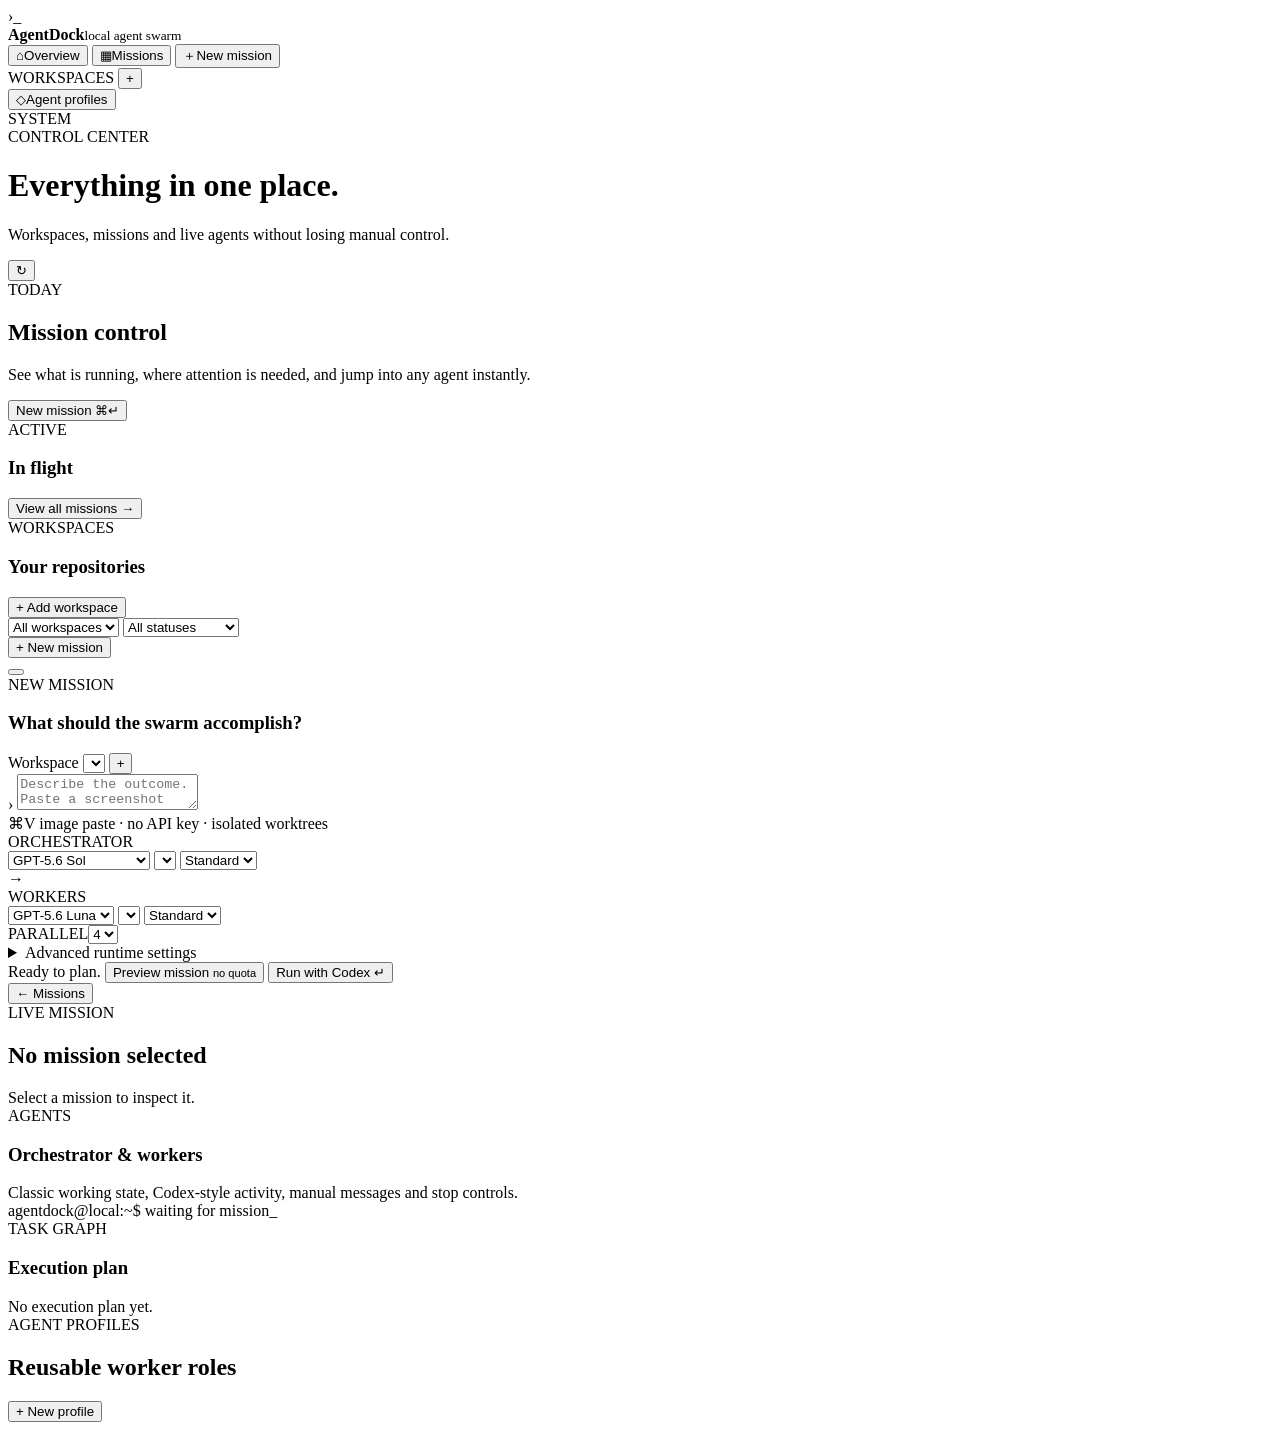
==== static/index.html @ ea9aad3e "Implement disposition-first mission orchestration" ====
<!doctype html>
<html lang="tr">
<head>
  <meta charset="utf-8">
  <meta name="viewport" content="width=device-width,initial-scale=1">
  <title>AgentDock — Mission Control</title>
  <link rel="stylesheet" href="/styles.css">
</head>
<body>
<div class="app-shell">
  <aside class="sidebar">
    <div class="brand">
      <div class="brand-mark">›_</div>
      <div><b>AgentDock</b><small>local agent swarm</small></div>
    </div>

    <nav class="side-nav">
      <button class="nav active" data-view="overview"><span class="nav-icon">⌂</span><span>Overview</span></button>
      <button class="nav" data-view="missions"><span class="nav-icon">▦</span><span>Missions</span></button>
      <button class="nav" data-view="mission"><span class="nav-icon">＋</span><span>New mission</span></button>
    </nav>

    <div class="workspace-nav-head">
      <span>WORKSPACES</span>
      <button id="newWorkspaceSide" class="sidebar-add" title="Add workspace">+</button>
    </div>
    <div id="workspaceTree" class="workspace-tree"></div>

    <div class="sidebar-secondary">
      <button class="nav" data-view="agents"><span class="nav-icon">◇</span><span>Agent profiles</span></button>
    </div>

    <div class="sidebar-bottom">
      <div class="system-label">SYSTEM</div>
      <div id="engineStatus" class="engine-status"></div>
    </div>
  </aside>

  <main class="main">
    <header class="topbar">
      <div class="page-heading">
        <div id="pageEyebrow" class="eyebrow">CONTROL CENTER</div>
        <h1 id="pageTitle">Everything in one place.</h1>
        <p id="pageSubtitle">Workspaces, missions and live agents without losing manual control.</p>
      </div>
      <div class="topbar-tools">
        <div id="quotaStrip" class="quota-strip"></div>
        <button id="refresh" class="icon-button" title="Refresh">↻</button>
      </div>
    </header>

    <!-- Workspace-first landing -->
    <section id="overview" class="view active">
      <div class="overview-hero">
        <div>
          <div class="eyebrow">TODAY</div>
          <h2>Mission control</h2>
          <p>See what is running, where attention is needed, and jump into any agent instantly.</p>
        </div>
        <button id="overviewNewMission" class="primary large">New mission <span>⌘↵</span></button>
      </div>

      <div class="summary-grid" id="overviewSummary"></div>

      <section class="surface overview-section">
        <div class="surface-head">
          <div><span class="eyebrow">ACTIVE</span><h3>In flight</h3></div>
          <button class="link-button" data-jump="missions">View all missions →</button>
        </div>
        <div id="overviewMissions" class="mission-cards"></div>
      </section>

      <section class="overview-section">
        <div class="surface-head no-border">
          <div><span class="eyebrow">WORKSPACES</span><h3>Your repositories</h3></div>
          <button id="overviewAddWorkspace" class="secondary">+ Add workspace</button>
        </div>
        <div id="overviewWorkspaces" class="workspace-grid"></div>
      </section>
    </section>

    <!-- Global mission manager -->
    <section id="missions" class="view">
      <div class="view-toolbar">
        <div class="filter-group">
          <select id="missionFilterWorkspace" class="premium-select"><option value="">All workspaces</option></select>
          <select id="missionFilterStatus" class="premium-select">
            <option value="">All statuses</option>
            <option value="active">Active</option>
            <option value="attention">Needs attention</option>
            <option value="waiting_for_user">Waiting for me</option>
            <option value="blocked">Blocked</option>
            <option value="done">Completed</option>
          </select>
        </div>
        <button id="missionsNewMission" class="primary">+ New mission</button>
      </div>
      <div id="globalMissionBoard" class="global-mission-board"></div>
      <button id="newWorkspaceBoard" class="hidden" aria-hidden="true"></button>
      <div id="workspaceBoard" class="hidden"></div>
    </section>

    <!-- New mission composer -->
    <section id="mission" class="view">
      <div class="create-layout">
        <section class="surface composer-card" id="missionDropZone">
          <div class="surface-head composer-head">
            <div>
              <span class="eyebrow">NEW MISSION</span>
              <h3>What should the swarm accomplish?</h3>
            </div>
            <div class="workspace-context">
              <span>Workspace</span>
              <select id="workspaceSelect" class="premium-select"></select>
              <button id="newWorkspace" class="icon-button subtle" title="Add workspace">+</button>
            </div>
          </div>

          <div class="composer-main">
            <div id="missionAttachments" class="attachment-strip"></div>
            <div class="prompt-box">
              <span class="prompt-symbol">›</span>
              <textarea id="goal" spellcheck="false" placeholder="Describe the outcome. Paste a screenshot with ⌘V or drop it here."></textarea>
            </div>
            <div class="composer-hint"><span id="workspacePath"></span><span>⌘V image paste · no API key · isolated worktrees</span></div>
          </div>

          <div class="runtime-row">
            <div class="runtime-block">
              <div class="runtime-label">ORCHESTRATOR</div>
              <div class="runtime-controls">
                <select id="orchestratorModel" class="premium-select"><option value="gpt-5.6-sol">GPT-5.6 Sol</option><option value="auto-best">Astra → Sol fallback</option><option value="gpt-6-astra">GPT-6 Astra</option></select>
                <select id="orchestratorEffort" class="premium-select"></select>
                <select id="orchestratorTier" class="premium-select"><option value="default">Standard</option><option value="fast">Fast</option></select>
              </div>
            </div>
            <div class="runtime-arrow">→</div>
            <div class="runtime-block">
              <div class="runtime-label">WORKERS</div>
              <div class="runtime-controls">
                <select id="workerModel" class="premium-select"><option value="gpt-5.6-luna">GPT-5.6 Luna</option><option value="gpt-5.6-terra">GPT-5.6 Terra</option><option value="gpt-5.6-sol">GPT-5.6 Sol</option></select>
                <select id="workerEffort" class="premium-select"></select>
                <select id="workerTier" class="premium-select"><option value="default">Standard</option><option value="fast">Fast</option></select>
              </div>
            </div>
            <div class="parallel-control"><span>PARALLEL</span><select id="maxParallel" class="premium-select"><option>2</option><option>3</option><option selected>4</option><option>5</option><option>6</option><option>8</option></select></div>
          </div>

          <div class="composer-footer">
            <details class="advanced-config">
              <summary>Advanced runtime settings</summary>
              <div class="advanced-panel">
                <div class="advanced-section">
                  <h4>Runtime recovery</h4>
                  <p>Workspace preflight is read-only. If a choice is needed, AgentDock shows the affected files and asks before changing anything.</p>
                  <div class="toggle-grid">
                    <label class="toggle"><input id="autoRetryTransient" type="checkbox" checked><span>Retry transient failures</span></label>
                  </div>
                </div>
                <div class="advanced-section policy-section">
                  <h4>Guardrails</h4>
                  <label><span>Merge conflicts</span><select id="mergeConflictPolicy" class="premium-select"><option value="orchestrator" selected>Orchestrator resolves</option><option value="ask">Ask me</option></select></label>
                  <label><span>Unknown local changes</span><select id="unknownChangesPolicy" class="premium-select"><option value="ask" selected>Ask me / block</option></select></label>
                  <label><span>Destructive operations</span><select id="destructivePolicy" class="premium-select"><option value="never" selected>Never auto</option></select></label>
                </div>
              </div>
            </details>
            <div class="create-actions">
              <span id="planMsg" class="composer-msg">Ready to plan.</span>
              <button id="demoPlanBtn" class="secondary large preview-button"><span class="preview-dot"></span>Preview mission <small>no quota</small></button>
              <button id="planBtn" class="primary large">Run with Codex <span>↵</span></button>
            </div>
          </div>
        </section>
      </div>
    </section>

    <!-- Mission execution detail -->
    <section id="missionDetail" class="view">
      <div class="mission-detail-top">
        <button id="backToMissions" class="back-button">← Missions</button>
        <div class="mission-detail-heading">
          <div><span class="eyebrow">LIVE MISSION</span><h2 id="liveTitle">No mission selected</h2></div>
          <div id="runStats" class="run-stats"></div>
        </div>
        <div id="missionBar" class="mission-bar empty"><span>Select a mission to inspect it.</span></div>
        <div id="usagePanel" class="usage-panel"></div>
      </div>

      <section id="decisionPanel" class="surface decision-panel" hidden></section>
      <section id="planReviewPanel" class="surface plan-review-panel" hidden></section>

      <div class="live-section-head"><div><span class="eyebrow">AGENTS</span><h3>Orchestrator & workers</h3></div><span class="section-note">Classic working state, Codex-style activity, manual messages and stop controls.</span></div>
      <div id="liveGrid" class="terminal-grid"><div class="empty-terminal"><span>agentdock@local:~$</span> waiting for mission_</div></div>

      <section class="surface task-surface">
        <div class="surface-head">
          <div><span class="eyebrow">TASK GRAPH</span><h3>Execution plan</h3></div>
          <div id="planHistory" class="plan-history"></div>
        </div>
        <div id="taskGraph" class="task-graph empty-state">No execution plan yet.</div>
      </section>
    </section>

    <!-- Agent profile settings -->
    <section id="agents" class="view">
      <div class="view-toolbar">
        <div><span class="eyebrow">AGENT PROFILES</span><h2 class="section-title">Reusable worker roles</h2></div>
        <button id="newAgent" class="primary">+ New profile</button>
      </div>
      <div id="agentGrid" class="agent-grid"></div>
    </section>
  </main>
</div>

<dialog id="workspaceDialog" class="workspace-dialog">
  <form method="dialog" id="workspaceForm" class="workspace-form">
    <div class="dialog-title workspace-dialog-title">
      <div><div class="eyebrow">WORKSPACE</div><h3>Add repository</h3><p>Choose a local Git repository. AgentDock will keep missions and worktrees scoped to it.</p></div>
      <button type="button" class="dialog-x" onclick="document.getElementById('workspaceDialog').close()" aria-label="Close">×</button>
    </div>
    <label>NAME <span>(optional)</span><input id="workspaceName" placeholder="meditation-portal" autocomplete="off"></label>
    <label>REPOSITORY PATH
      <div class="path-picker-row"><input id="workspaceRepo" required placeholder="~/project or /Users/name/project" autocomplete="off"><button id="browseWorkspace" type="button" class="secondary browse-button">Choose folder…</button></div>
      <small class="field-hint">You can paste <code>~/project</code>, a full macOS path, or choose the folder.</small>
    </label>
    <div id="workspaceError" class="form-error" role="alert" hidden></div>
    <div id="workspaceDetected" class="repo-detected" hidden></div>
    <div class="dialog-actions"><button value="cancel" class="secondary">Cancel</button><button id="saveWorkspace" value="default" class="primary">Add workspace</button></div>
  </form>
</dialog>

<dialog id="agentDialog"><form method="dialog" id="agentForm"><div class="dialog-title"><div><div class="eyebrow">WORKER PROFILE</div><h3>Configure agent</h3></div></div><input type="hidden" id="agentId"><label>NAME<input id="agentName" required></label><label>MODEL OVERRIDE <span>(optional)</span><input id="agentModel" placeholder="gpt-5.6-luna"></label><label>REASONING OVERRIDE <span>(optional)</span><select id="agentEffort"><option value="">Inherit mission</option><option value="none">None</option><option value="low">Low</option><option value="medium">Medium</option><option value="high">High</option><option value="xhigh">Extra High</option><option value="max">Max</option></select></label><label>SPEED OVERRIDE <span>(optional)</span><select id="agentTier"><option value="">Inherit mission</option><option value="default">Standard</option><option value="fast">Fast</option></select></label><label>PERMISSION<select id="agentMode"><option value="read">Read-only</option><option value="write">Workspace write</option></select></label><label>BRIEF<textarea id="agentRole" required></textarea></label><div class="dialog-actions"><button value="cancel" class="secondary">Cancel</button><button id="saveAgent" value="default" class="primary">Save</button></div></form></dialog>

<dialog id="taskDialog" class="inspector-dialog">
  <div class="inspector-head"><div><div class="eyebrow">AGENT INSPECTOR</div><h3 id="taskDialogTitle">Task</h3><div id="taskRuntime" class="inspector-runtime"></div></div><div class="inspector-actions"><button id="openTerminalBtn" class="secondary compact">Open Terminal</button><button id="inspectStop" class="secondary compact danger">Stop</button><button onclick="document.getElementById('taskDialog').close()" class="terminal-close">×</button></div></div>
  <div class="inspector-tabs"><button data-tab="activity" class="active">Activity</button><button data-tab="diff">Diff</button><button data-tab="contract">Contract</button><button data-tab="raw">Raw</button></div>
  <div id="activityPane" class="inspector-pane active"><div id="activityFeed" class="activity-feed"></div></div>
  <div id="diffPane" class="inspector-pane"><pre id="diffText" class="diff-view"></pre></div>
  <div id="contractPane" class="inspector-pane"><div id="taskContract" class="contract-body"></div></div>
  <div id="rawPane" class="inspector-pane"><pre id="inspectorRaw" class="full-log inspector-raw"></pre></div>
  <div class="manual-control">
    <div class="manual-label"><b>MANUAL CONTROL</b><span id="manualHint">Continue the same Codex thread. Paste a screenshot with ⌘V.</span></div>
    <div id="conversationHistory" class="conversation-history"></div>
    <div id="manualAttachments" class="attachment-strip"></div>
    <div class="manual-composer"><textarea id="manualPrompt" placeholder="Message this agent…"></textarea><button id="manualSend" class="primary">Send ↵</button></div>
  </div>
</dialog>

<dialog id="logDialog" class="log-dialog"><div class="terminal-titlebar dialog-logbar"><div class="window-dots"><i></i><i></i><i></i></div><span id="logTitle">task.log</span><button onclick="document.getElementById('logDialog').close()" class="terminal-close">×</button></div><pre id="logText" class="full-log"></pre></dialog>
<dialog id="planDiffDialog" class="log-dialog"><div class="terminal-titlebar dialog-logbar"><div class="window-dots"><i></i><i></i><i></i></div><span>integration.diff</span><button onclick="document.getElementById('planDiffDialog').close()" class="terminal-close">×</button></div><pre id="planDiffText" class="full-log"></pre></dialog>

<script src="/app.js"></script>
</body>
</html>
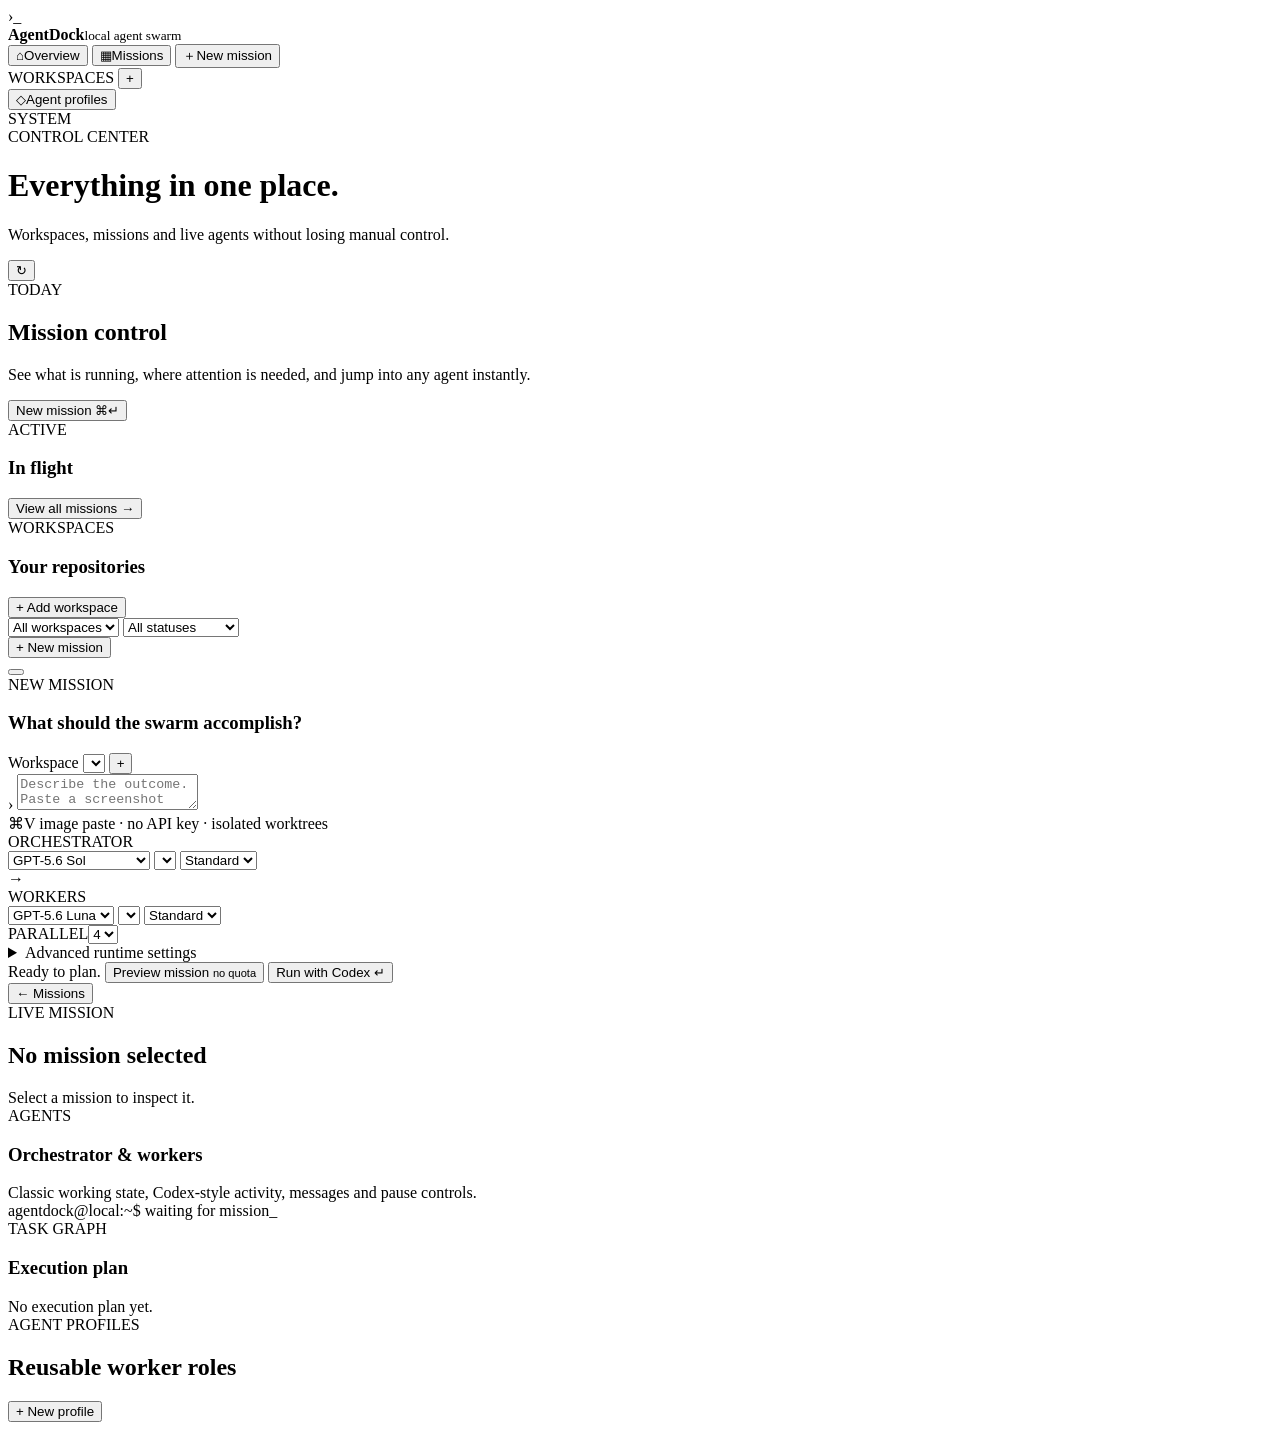
==== commit a4c47d6c: "Implement mission controls and unified agent timeline" ====
--- a/static/index.html
+++ b/static/index.html
@@ -4,7 +4,7 @@
   <meta charset="utf-8">
   <meta name="viewport" content="width=device-width,initial-scale=1">
   <title>AgentDock — Mission Control</title>
-  <link rel="stylesheet" href="/styles.css">
+  <link rel="stylesheet" href="/styles.css?v=0.13.0">
 </head>
 <body>
 <div class="app-shell">
@@ -183,6 +183,10 @@
           <div><span class="eyebrow">LIVE MISSION</span><h2 id="liveTitle">No mission selected</h2></div>
           <div id="runStats" class="run-stats"></div>
         </div>
+        <details id="missionDetails" class="mission-details" hidden>
+          <summary>Mission details</summary>
+          <div id="missionDetailsBody"></div>
+        </details>
         <div id="missionBar" class="mission-bar empty"><span>Select a mission to inspect it.</span></div>
         <div id="usagePanel" class="usage-panel"></div>
       </div>
@@ -190,7 +194,7 @@
       <section id="decisionPanel" class="surface decision-panel" hidden></section>
       <section id="planReviewPanel" class="surface plan-review-panel" hidden></section>
 
-      <div class="live-section-head"><div><span class="eyebrow">AGENTS</span><h3>Orchestrator & workers</h3></div><span class="section-note">Classic working state, Codex-style activity, manual messages and stop controls.</span></div>
+      <div class="live-section-head"><div><span class="eyebrow">AGENTS</span><h3>Orchestrator & workers</h3></div><span class="section-note">Classic working state, Codex-style activity, messages and pause controls.</span></div>
       <div id="liveGrid" class="terminal-grid"><div class="empty-terminal"><span>agentdock@local:~$</span> waiting for mission_</div></div>
 
       <section class="surface task-surface">
@@ -233,15 +237,14 @@
 <dialog id="agentDialog"><form method="dialog" id="agentForm"><div class="dialog-title"><div><div class="eyebrow">WORKER PROFILE</div><h3>Configure agent</h3></div></div><input type="hidden" id="agentId"><label>NAME<input id="agentName" required></label><label>MODEL OVERRIDE <span>(optional)</span><input id="agentModel" placeholder="gpt-5.6-luna"></label><label>REASONING OVERRIDE <span>(optional)</span><select id="agentEffort"><option value="">Inherit mission</option><option value="none">None</option><option value="low">Low</option><option value="medium">Medium</option><option value="high">High</option><option value="xhigh">Extra High</option><option value="max">Max</option></select></label><label>SPEED OVERRIDE <span>(optional)</span><select id="agentTier"><option value="">Inherit mission</option><option value="default">Standard</option><option value="fast">Fast</option></select></label><label>PERMISSION<select id="agentMode"><option value="read">Read-only</option><option value="write">Workspace write</option></select></label><label>BRIEF<textarea id="agentRole" required></textarea></label><div class="dialog-actions"><button value="cancel" class="secondary">Cancel</button><button id="saveAgent" value="default" class="primary">Save</button></div></form></dialog>
 
 <dialog id="taskDialog" class="inspector-dialog">
-  <div class="inspector-head"><div><div class="eyebrow">AGENT INSPECTOR</div><h3 id="taskDialogTitle">Task</h3><div id="taskRuntime" class="inspector-runtime"></div></div><div class="inspector-actions"><button id="openTerminalBtn" class="secondary compact">Open Terminal</button><button id="inspectStop" class="secondary compact danger">Stop</button><button onclick="document.getElementById('taskDialog').close()" class="terminal-close">×</button></div></div>
+  <div class="inspector-head"><div><div class="eyebrow">AGENT INSPECTOR</div><h3 id="taskDialogTitle">Task</h3><div id="taskRuntime" class="inspector-runtime"></div></div><div class="inspector-actions"><button id="openTerminalBtn" class="secondary compact">Open Terminal</button><button id="inspectStop" class="secondary compact danger">Pause</button><button id="inspectResume" class="secondary compact">Resume</button><button onclick="document.getElementById('taskDialog').close()" class="terminal-close">×</button></div></div>
   <div class="inspector-tabs"><button data-tab="activity" class="active">Activity</button><button data-tab="diff">Diff</button><button data-tab="contract">Contract</button><button data-tab="raw">Raw</button></div>
-  <div id="activityPane" class="inspector-pane active"><div id="activityFeed" class="activity-feed"></div></div>
+  <div id="activityPane" class="inspector-pane active"><button id="activityLatest" class="activity-latest" hidden>↓ New activity</button><div id="activityFeed" class="activity-feed"></div></div>
   <div id="diffPane" class="inspector-pane"><pre id="diffText" class="diff-view"></pre></div>
   <div id="contractPane" class="inspector-pane"><div id="taskContract" class="contract-body"></div></div>
   <div id="rawPane" class="inspector-pane"><pre id="inspectorRaw" class="full-log inspector-raw"></pre></div>
   <div class="manual-control">
-    <div class="manual-label"><b>MANUAL CONTROL</b><span id="manualHint">Continue the same Codex thread. Paste a screenshot with ⌘V.</span></div>
-    <div id="conversationHistory" class="conversation-history"></div>
+    <div class="manual-label"><b>CONVERSATION</b><span id="manualHint">Continue the same agent conversation. Paste a screenshot with ⌘V.</span></div>
     <div id="manualAttachments" class="attachment-strip"></div>
     <div class="manual-composer"><textarea id="manualPrompt" placeholder="Message this agent…"></textarea><button id="manualSend" class="primary">Send ↵</button></div>
   </div>
@@ -250,6 +253,6 @@
 <dialog id="logDialog" class="log-dialog"><div class="terminal-titlebar dialog-logbar"><div class="window-dots"><i></i><i></i><i></i></div><span id="logTitle">task.log</span><button onclick="document.getElementById('logDialog').close()" class="terminal-close">×</button></div><pre id="logText" class="full-log"></pre></dialog>
 <dialog id="planDiffDialog" class="log-dialog"><div class="terminal-titlebar dialog-logbar"><div class="window-dots"><i></i><i></i><i></i></div><span>integration.diff</span><button onclick="document.getElementById('planDiffDialog').close()" class="terminal-close">×</button></div><pre id="planDiffText" class="full-log"></pre></dialog>
 
-<script src="/app.js"></script>
+<script src="/app.js?v=0.13.0"></script>
 </body>
 </html>
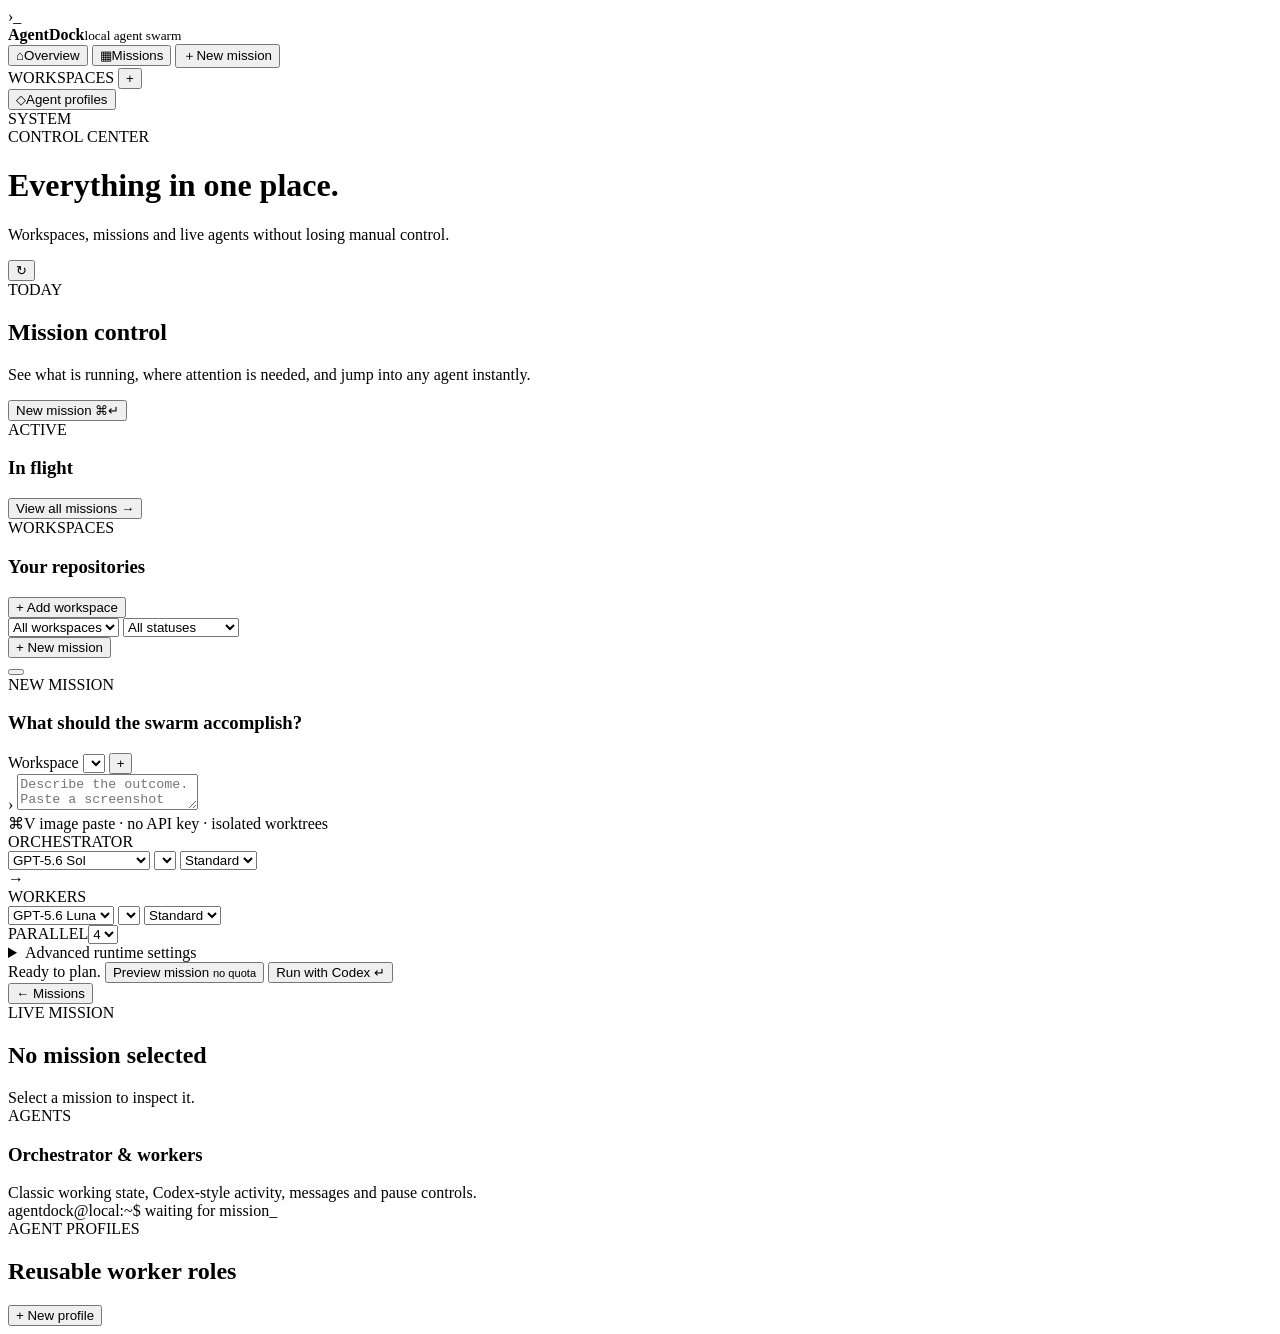
==== commit 9f1e19bf: "Fix activity timeline and modal UI" ====
--- a/static/index.html
+++ b/static/index.html
@@ -4,7 +4,7 @@
   <meta charset="utf-8">
   <meta name="viewport" content="width=device-width,initial-scale=1">
   <title>AgentDock — Mission Control</title>
-  <link rel="stylesheet" href="/styles.css?v=0.13.0">
+  <link rel="stylesheet" href="/styles.css?v=0.13.1">
 </head>
 <body>
 <div class="app-shell">
@@ -197,13 +197,6 @@
       <div class="live-section-head"><div><span class="eyebrow">AGENTS</span><h3>Orchestrator & workers</h3></div><span class="section-note">Classic working state, Codex-style activity, messages and pause controls.</span></div>
       <div id="liveGrid" class="terminal-grid"><div class="empty-terminal"><span>agentdock@local:~$</span> waiting for mission_</div></div>
 
-      <section class="surface task-surface">
-        <div class="surface-head">
-          <div><span class="eyebrow">TASK GRAPH</span><h3>Execution plan</h3></div>
-          <div id="planHistory" class="plan-history"></div>
-        </div>
-        <div id="taskGraph" class="task-graph empty-state">No execution plan yet.</div>
-      </section>
     </section>
 
     <!-- Agent profile settings -->
@@ -253,6 +246,6 @@
 <dialog id="logDialog" class="log-dialog"><div class="terminal-titlebar dialog-logbar"><div class="window-dots"><i></i><i></i><i></i></div><span id="logTitle">task.log</span><button onclick="document.getElementById('logDialog').close()" class="terminal-close">×</button></div><pre id="logText" class="full-log"></pre></dialog>
 <dialog id="planDiffDialog" class="log-dialog"><div class="terminal-titlebar dialog-logbar"><div class="window-dots"><i></i><i></i><i></i></div><span>integration.diff</span><button onclick="document.getElementById('planDiffDialog').close()" class="terminal-close">×</button></div><pre id="planDiffText" class="full-log"></pre></dialog>
 
-<script src="/app.js?v=0.13.0"></script>
+<script src="/app.js?v=0.13.1"></script>
 </body>
 </html>
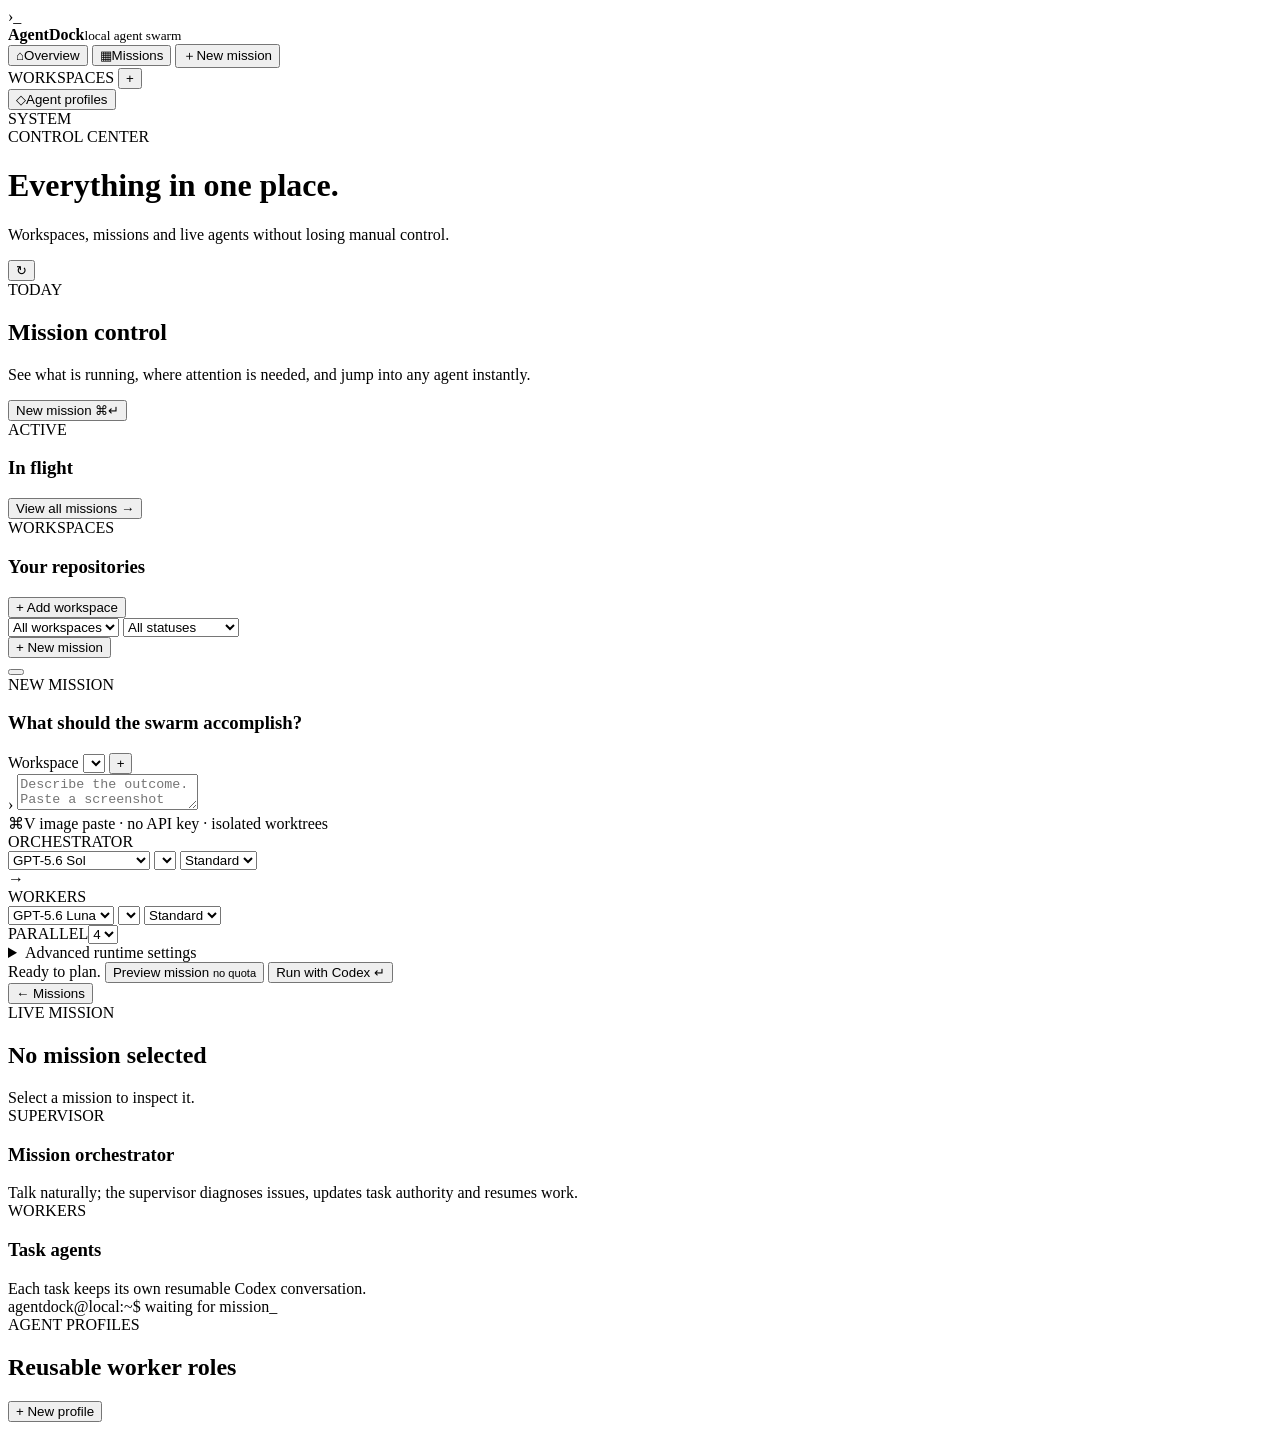
==== commit e3dbb5df: "feat: add mission context workflow and UI updates" ====
--- a/static/index.html
+++ b/static/index.html
@@ -4,7 +4,7 @@
   <meta charset="utf-8">
   <meta name="viewport" content="width=device-width,initial-scale=1">
   <title>AgentDock — Mission Control</title>
-  <link rel="stylesheet" href="/styles.css?v=0.13.1">
+  <link rel="stylesheet" href="/styles.css?v=0.13.12">
 </head>
 <body>
 <div class="app-shell">
@@ -152,7 +152,7 @@
               <div class="advanced-panel">
                 <div class="advanced-section">
                   <h4>Runtime recovery</h4>
-                  <p>Workspace preflight is read-only. If a choice is needed, AgentDock shows the affected files and asks before changing anything.</p>
+                  <p>The mission supervisor owns workspace and Git preparation. Only genuinely new external authority is requested from you.</p>
                   <div class="toggle-grid">
                     <label class="toggle"><input id="autoRetryTransient" type="checkbox" checked><span>Retry transient failures</span></label>
                   </div>
@@ -192,9 +192,11 @@
       </div>
 
       <section id="decisionPanel" class="surface decision-panel" hidden></section>
+      <div class="live-section-head supervisor-head"><div><span class="eyebrow">SUPERVISOR</span><h3>Mission orchestrator</h3></div><span class="section-note">Talk naturally; the supervisor diagnoses issues, updates task authority and resumes work.</span></div>
+      <div id="supervisorDock" class="supervisor-dock"></div>
       <section id="planReviewPanel" class="surface plan-review-panel" hidden></section>
 
-      <div class="live-section-head"><div><span class="eyebrow">AGENTS</span><h3>Orchestrator & workers</h3></div><span class="section-note">Classic working state, Codex-style activity, messages and pause controls.</span></div>
+      <div class="live-section-head"><div><span class="eyebrow">WORKERS</span><h3>Task agents</h3></div><span class="section-note">Each task keeps its own resumable Codex conversation.</span></div>
       <div id="liveGrid" class="terminal-grid"><div class="empty-terminal"><span>agentdock@local:~$</span> waiting for mission_</div></div>
 
     </section>
@@ -229,10 +231,21 @@
 
 <dialog id="agentDialog"><form method="dialog" id="agentForm"><div class="dialog-title"><div><div class="eyebrow">WORKER PROFILE</div><h3>Configure agent</h3></div></div><input type="hidden" id="agentId"><label>NAME<input id="agentName" required></label><label>MODEL OVERRIDE <span>(optional)</span><input id="agentModel" placeholder="gpt-5.6-luna"></label><label>REASONING OVERRIDE <span>(optional)</span><select id="agentEffort"><option value="">Inherit mission</option><option value="none">None</option><option value="low">Low</option><option value="medium">Medium</option><option value="high">High</option><option value="xhigh">Extra High</option><option value="max">Max</option></select></label><label>SPEED OVERRIDE <span>(optional)</span><select id="agentTier"><option value="">Inherit mission</option><option value="default">Standard</option><option value="fast">Fast</option></select></label><label>PERMISSION<select id="agentMode"><option value="read">Read-only</option><option value="write">Workspace write</option></select></label><label>BRIEF<textarea id="agentRole" required></textarea></label><div class="dialog-actions"><button value="cancel" class="secondary">Cancel</button><button id="saveAgent" value="default" class="primary">Save</button></div></form></dialog>
 
+<dialog id="planUpdateDialog" class="form-dialog plan-update-dialog">
+  <form method="dialog" id="planUpdateForm">
+    <div class="dialog-title"><div><div class="eyebrow">PLAN REVIEW</div><h3>Update execution plan</h3></div><button value="cancel" class="terminal-close">×</button></div>
+    <input type="hidden" id="planUpdateId">
+    <label>CHANGE REQUEST<textarea id="planUpdatePrompt" placeholder="Describe what should change in the task graph…" required></textarea></label>
+    <p class="plan-update-note">The same orchestrator conversation will revise the pending task graph. No worker will start until you approve the updated plan.</p>
+    <div class="dialog-actions"><button value="cancel" class="secondary">Cancel</button><button id="submitPlanUpdate" type="button" class="primary">Update plan ↵</button></div>
+  </form>
+</dialog>
+
 <dialog id="taskDialog" class="inspector-dialog">
   <div class="inspector-head"><div><div class="eyebrow">AGENT INSPECTOR</div><h3 id="taskDialogTitle">Task</h3><div id="taskRuntime" class="inspector-runtime"></div></div><div class="inspector-actions"><button id="openTerminalBtn" class="secondary compact">Open Terminal</button><button id="inspectStop" class="secondary compact danger">Pause</button><button id="inspectResume" class="secondary compact">Resume</button><button onclick="document.getElementById('taskDialog').close()" class="terminal-close">×</button></div></div>
-  <div class="inspector-tabs"><button data-tab="activity" class="active">Activity</button><button data-tab="diff">Diff</button><button data-tab="contract">Contract</button><button data-tab="raw">Raw</button></div>
+  <div class="inspector-tabs"><button data-tab="activity" class="active">Activity</button><button data-tab="files">Files</button><button data-tab="diff">Diff</button><button data-tab="contract">Contract</button><button data-tab="raw">Raw</button></div>
   <div id="activityPane" class="inspector-pane active"><button id="activityLatest" class="activity-latest" hidden>↓ New activity</button><div id="activityFeed" class="activity-feed"></div></div>
+  <div id="filesPane" class="inspector-pane"><div id="taskFiles" class="task-files"></div></div>
   <div id="diffPane" class="inspector-pane"><pre id="diffText" class="diff-view"></pre></div>
   <div id="contractPane" class="inspector-pane"><div id="taskContract" class="contract-body"></div></div>
   <div id="rawPane" class="inspector-pane"><pre id="inspectorRaw" class="full-log inspector-raw"></pre></div>
@@ -246,6 +259,6 @@
 <dialog id="logDialog" class="log-dialog"><div class="terminal-titlebar dialog-logbar"><div class="window-dots"><i></i><i></i><i></i></div><span id="logTitle">task.log</span><button onclick="document.getElementById('logDialog').close()" class="terminal-close">×</button></div><pre id="logText" class="full-log"></pre></dialog>
 <dialog id="planDiffDialog" class="log-dialog"><div class="terminal-titlebar dialog-logbar"><div class="window-dots"><i></i><i></i><i></i></div><span>integration.diff</span><button onclick="document.getElementById('planDiffDialog').close()" class="terminal-close">×</button></div><pre id="planDiffText" class="full-log"></pre></dialog>
 
-<script src="/app.js?v=0.13.1"></script>
+<script src="/app.js?v=0.13.12"></script>
 </body>
 </html>
